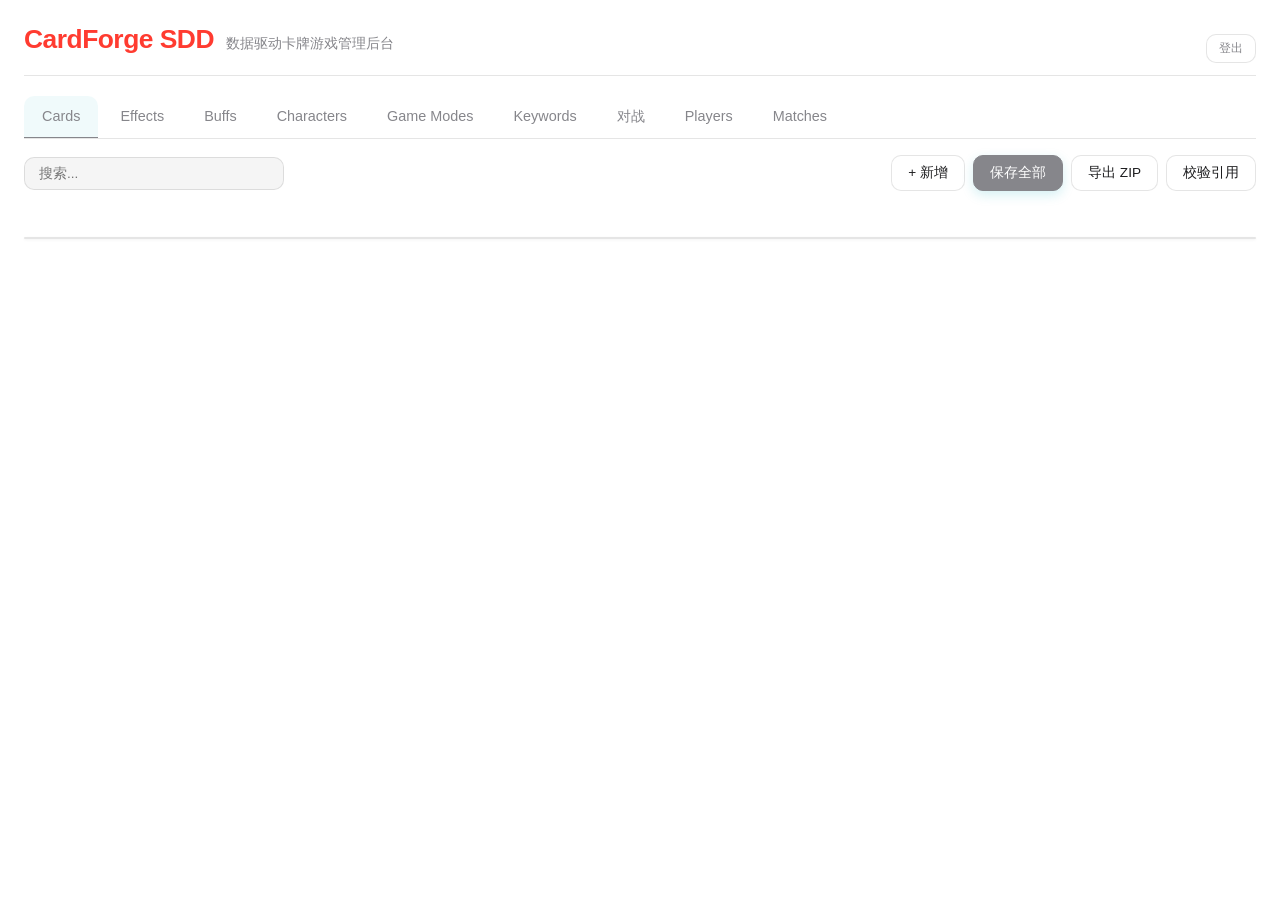
==== static/index.html @ 25787eb8 "梦核卡牌 CardForge：四角色+走回家肉鸽+对镜AI小说+黑白极简视觉 - 后端 FastAPI：6张游戏数据表CRUD、JWT认证、玩家/对局、DeepSeek叙述代理(secrets.jso" ====
<!DOCTYPE html>
<html lang="zh-CN">
<head>
<meta charset="UTF-8">
<meta name="viewport" content="width=device-width, initial-scale=1.0">
<title>CardForge SDD 管理后台</title>
<link rel="stylesheet" href="style.css">
</head>
<body>
<div id="app">
  <header>
    <h1>CardForge SDD</h1>
    <span class="subtitle">数据驱动卡牌游戏管理后台</span>
    <div id="user-bar">
      <span id="user-display"></span>
      <button id="btn-logout" class="small">登出</button>
    </div>
  </header>
  <nav id="tabs">
    <button data-table="cards" class="active">Cards</button>
    <button data-table="effects">Effects</button>
    <button data-table="buffs">Buffs</button>
    <button data-table="characters">Characters</button>
    <button data-table="game-modes">Game Modes</button>
    <button data-table="keywords">Keywords</button>
    <a href="battle.html" class="tab-link">对战</a>
    <button data-table="players" class="admin-only">Players</button>
    <button data-table="matches" class="admin-only">Matches</button>
  </nav>
  <div id="toolbar">
    <input type="text" id="search" placeholder="搜索..." />
    <div class="tb-actions">
      <button id="btn-add">+ 新增</button>
      <button id="btn-save-all" class="primary">保存全部</button>
      <button id="btn-export">导出 ZIP</button>
      <button id="btn-validate">校验引用</button>
    </div>
  </div>
  <div id="status"></div>
  <div id="table-wrap">
    <table id="data-table">
      <thead></thead>
      <tbody></tbody>
    </table>
  </div>
  <!-- Match replay viewer -->
  <div id="replay-viewer" class="hidden">
    <div class="replay-header">
      <h3 id="replay-title">对局回放</h3>
      <button id="btn-close-replay">✕</button>
    </div>
    <div id="replay-content"></div>
  </div>
  <!-- Editor panel -->
  <div id="editor-panel" class="hidden">
    <div class="editor-header">
      <h3 id="editor-title">编辑</h3>
      <button id="btn-close-editor">✕</button>
    </div>
    <div id="editor-fields"></div>
    <div class="editor-footer">
      <button id="btn-save-item" class="primary">保存条目</button>
      <button id="btn-cancel-item">取消</button>
    </div>
  </div>

  <!-- Empty state template -->
  <template id="empty-state-template">
    <tr class="empty-state-row">
      <td colspan="100%">
        <div class="empty-state">
          <div class="empty-state__icon">🔍</div>
          <div class="empty-state__title">暂无数据</div>
          <div class="empty-state__desc">当前筛选条件下没有找到记录</div>
        </div>
      </td>
    </tr>
  </template>
</div>
<div id="overlay" class="hidden"></div>
<div id="toast-container"></div>
<script src="auth.js"></script>
<script src="app.js"></script>
</body>
</html>
---- static/style.css ----
/* ============================================================
   CardForge SDD — Design System
   ============================================================ */

/* ── 1. Design Tokens ─────────────────────────────────────── */
:root {
  /* Backgrounds — OLED black */
  --bg: #000000;
  --bg2: #0b0b0b;
  --bg3: #1c1c1e;
  --bg-elevated: #161617;
  --bg-surface: #1c1c1e;

  /* Foreground */
  --fg: #f5f5f7;
  --fg-dim: #86868b;
  --fg-muted: #48484a;

  /* Accent — single red */
  --accent: #ff453a;
  --accent-hover: #ff6961;
  --accent2: #86868b;
  --accent2-hover: #aeaeb2;

  /* Semantic — monochrome */
  --success: #86868b;
  --success-bg: rgba(255,255,255,0.06);
  --warning: #86868b;
  --warning-bg: rgba(255,255,255,0.06);
  --danger: #ff453a;
  --danger-bg: rgba(255,69,58,0.10);

  /* Card type colors — neutral */
  --type-attack: #86868b;
  --type-skill: #86868b;
  --type-power: #86868b;
  --type-status: #86868b;
  --type-curse: #86868b;

  /* Rarity — neutral */
  --rarity-basic: #86868b;
  --rarity-common: #f5f5f7;
  --rarity-uncommon: #86868b;
  --rarity-rare: #86868b;
  --rarity-epic: #86868b;
  --rarity-legendary: #86868b;

  /* Elements — neutral */
  --element-fire: #86868b;
  --element-ice: #86868b;
  --element-lightning: #86868b;
  --element-dark: #86868b;
  --element-light: #f5f5f7;

  /* Border — hairlines */
  --border: rgba(255,255,255,0.10);
  --border-strong: rgba(255,255,255,0.20);
  --input-bg: rgba(255,255,255,0.06);

  /* Shadow — soft */
  --shadow-sm: 0 1px 3px rgba(0,0,0,0.4);
  --shadow-md: 0 8px 30px rgba(0,0,0,0.5);
  --shadow-glow: none;
  --shadow-glow-rose: none;

  /* Radius */
  --radius: 10px;
  --radius-lg: 14px;
  --radius-xl: 20px;
  --radius-full: 999px;

  /* Spacing */
  --space-xs: 4px;
  --space-sm: 8px;
  --space-md: 16px;
  --space-lg: 24px;
  --space-xl: 32px;

  /* Transitions — smooth, slow */
  --transition-fast: 0.2s cubic-bezier(0.4, 0, 0.2, 1);
  --transition-base: 0.35s cubic-bezier(0.4, 0, 0.2, 1);
  --transition-slow: 0.6s cubic-bezier(0.4, 0, 0.2, 1);

  /* Typography */
  --font-stack: -apple-system, BlinkMacSystemFont, "SF Pro Display", "Segoe UI", Roboto, "Noto Sans SC", "PingFang SC", "Microsoft YaHei", sans-serif;
  --font-mono: "SF Mono", "JetBrains Mono", "Fira Code", "Cascadia Code", monospace;
}

@media (prefers-color-scheme: light) {
  :root {
    --bg: #ffffff;
    --bg2: #ffffff;
    --bg3: #f5f5f7;
    --bg-elevated: #ffffff;
    --bg-surface: #f5f5f7;
    --fg: #1d1d1f;
    --fg-dim: #86868b;
    --fg-muted: #d2d2d7;
    --accent: #ff3b30;
    --accent-hover: #ff5c52;
    --accent2: #86868b;
    --accent2-hover: #6e6e73;
    --border: rgba(0,0,0,0.10);
    --border-strong: rgba(0,0,0,0.20);
    --input-bg: rgba(0,0,0,0.04);
    --success-bg: rgba(0,0,0,0.04);
    --warning-bg: rgba(0,0,0,0.04);
    --danger-bg: rgba(255,59,48,0.08);
    --shadow-sm: 0 1px 3px rgba(0,0,0,0.06);
    --shadow-md: 0 8px 30px rgba(0,0,0,0.10);
  }
}

/* ── 2. Reset & Base ────────────────────────────────────── */
* { box-sizing: border-box; margin: 0; padding: 0; }

html { scroll-behavior: smooth; }

body {
  font-family: var(--font-stack);
  background: var(--bg);
  color: var(--fg);
  line-height: 1.5;
  min-height: 100vh;
  font-size: 14px;
  -webkit-font-smoothing: antialiased;
}

button, input, select, textarea {
  font-family: inherit;
  font-size: inherit;
  color: inherit;
}

a { color: var(--accent2); text-decoration: none; }
a:hover { text-decoration: underline; }

/* ── 3. Utilities ────────────────────────────────────────── */
.hidden { display: none !important; }

.flex { display: flex; }
.flex-col { display: flex; flex-direction: column; }
.items-center { align-items: center; }
.justify-center { justify-content: center; }
.gap-4 { gap: 4px; }
.gap-8 { gap: 8px; }
.gap-12 { gap: 12px; }
.gap-16 { gap: 16px; }

.icon {
  width: 1em;
  height: 1em;
  fill: currentColor;
  vertical-align: -0.125em;
  flex-shrink: 0;
}
.icon--md { width: 1.25em; height: 1.25em; }
.icon--lg { width: 1.5em; height: 1.5em; }

/* Badges */
.badge {
  display: inline-flex;
  align-items: center;
  gap: 4px;
  padding: 2px 8px;
  border-radius: var(--radius-full);
  font-size: 0.72rem;
  font-weight: 600;
  letter-spacing: 0.3px;
  text-transform: uppercase;
  white-space: nowrap;
  border: 1px solid transparent;
}

.badge--attack { background: rgba(233, 69, 96, 0.14); color: var(--type-attack); border-color: rgba(233, 69, 96, 0.3); }
.badge--skill { background: rgba(15, 171, 189, 0.14); color: var(--type-skill); border-color: rgba(15, 171, 189, 0.3); }
.badge--power { background: rgba(241, 196, 15, 0.12); color: var(--type-power); border-color: rgba(241, 196, 15, 0.3); }
.badge--status { background: rgba(149, 165, 166, 0.12); color: var(--type-status); border-color: rgba(149, 165, 166, 0.3); }
.badge--curse { background: rgba(155, 89, 182, 0.12); color: var(--type-curse); border-color: rgba(155, 89, 182, 0.3); }

.badge--basic { background: rgba(149, 165, 166, 0.12); color: var(--rarity-basic); border-color: rgba(149, 165, 166, 0.3); }
.badge--common { background: rgba(236, 240, 241, 0.08); color: var(--rarity-common); border-color: rgba(236, 240, 241, 0.2); }
.badge--uncommon { background: rgba(46, 204, 113, 0.1); color: var(--rarity-uncommon); border-color: rgba(46, 204, 113, 0.25); }
.badge--rare { background: rgba(52, 152, 219, 0.12); color: var(--rarity-rare); border-color: rgba(52, 152, 219, 0.25); }
.badge--epic { background: rgba(155, 89, 182, 0.12); color: var(--rarity-epic); border-color: rgba(155, 89, 182, 0.25); }
.badge--legendary { background: rgba(230, 126, 34, 0.12); color: var(--rarity-legendary); border-color: rgba(230, 126, 34, 0.25); }

.badge--fire { background: rgba(231, 76, 60, 0.12); color: var(--element-fire); }
.badge--ice { background: rgba(52, 152, 219, 0.12); color: var(--element-ice); }
.badge--lightning { background: rgba(241, 196, 15, 0.12); color: var(--element-lightning); }
.badge--dark { background: rgba(155, 89, 182, 0.12); color: var(--element-dark); }
.badge--light { background: rgba(236, 240, 241, 0.08); color: var(--element-light); }

.badge--admin { background: rgba(241, 196, 15, 0.12); color: var(--type-power); }
.badge--player { background: rgba(15, 171, 189, 0.12); color: var(--accent2); }

/* Empty state */
.empty-state {
  display: flex;
  flex-direction: column;
  align-items: center;
  justify-content: center;
  padding: 48px 24px;
  color: var(--fg-dim);
  text-align: center;
}
.empty-state__icon {
  font-size: 2.5rem;
  margin-bottom: 12px;
  opacity: 0.5;
}
.empty-state__title {
  font-size: 1rem;
  font-weight: 600;
  color: var(--fg);
  margin-bottom: 4px;
}
.empty-state__desc {
  font-size: 0.85rem;
}

/* Skeleton */
.skeleton {
  background: linear-gradient(90deg, var(--bg-surface) 25%, var(--bg-elevated) 50%, var(--bg-surface) 75%);
  background-size: 200% 100%;
  border-radius: var(--radius);
  animation: skeleton-shimmer 1.2s infinite;
  color: transparent !important;
  user-select: none;
}
.skeleton-text { height: 1em; margin-bottom: 0.5em; }
.skeleton-circle { border-radius: var(--radius-full); }

/* Toasts */
#toast-container {
  position: fixed;
  top: 16px;
  right: 16px;
  z-index: 500;
  display: flex;
  flex-direction: column;
  gap: 8px;
  pointer-events: none;
}
.toast {
  pointer-events: auto;
  min-width: 260px;
  max-width: 360px;
  padding: 12px 16px;
  border-radius: var(--radius);
  background: var(--bg2);
  border: 1px solid var(--border);
  box-shadow: var(--shadow-md);
  display: flex;
  align-items: flex-start;
  gap: 10px;
  font-size: 0.85rem;
  animation: toast-in 0.3s ease;
}
.toast.toast--exit { animation: toast-out 0.25s ease forwards; }
.toast--success { border-left: 3px solid var(--success); background: linear-gradient(90deg, var(--success-bg), var(--bg2)); }
.toast--error { border-left: 3px solid var(--danger); background: linear-gradient(90deg, var(--danger-bg), var(--bg2)); }
.toast--warn { border-left: 3px solid var(--warning); background: linear-gradient(90deg, var(--warning-bg), var(--bg2)); }
.toast__icon { font-size: 1.1rem; flex-shrink: 0; margin-top: 1px; }
.toast__message { flex: 1; line-height: 1.4; }

/* Validation */
.field--error input,
.field--error select,
.field--error textarea {
  border-color: var(--danger) !important;
  box-shadow: 0 0 0 2px rgba(231, 76, 60, 0.15) !important;
}
.field__error {
  color: var(--danger);
  font-size: 0.72rem;
  margin-top: 4px;
  display: flex;
  align-items: center;
  gap: 4px;
}

/* ── 4. Layout ───────────────────────────────────────────── */
#app {
  max-width: 1400px;
  margin: 0 auto;
  padding: 20px 24px;
}

header {
  display: flex;
  align-items: baseline;
  gap: 12px;
  margin-bottom: 20px;
  padding-bottom: 12px;
  border-bottom: 1px solid var(--border);
}
header h1 {
  font-size: 1.65rem;
  font-weight: 700;
  color: var(--accent);
  letter-spacing: -0.5px;
}
header .subtitle {
  font-size: 0.85rem;
  color: var(--fg-dim);
  flex: 1;
}
#user-bar {
  display: flex;
  align-items: center;
  gap: 10px;
  font-size: 0.82rem;
  color: var(--fg-dim);
}
#user-bar button {
  background: var(--bg2);
  border: 1px solid var(--border);
  color: var(--fg-dim);
  padding: 5px 12px;
  font-size: 0.75rem;
  border-radius: var(--radius);
}
#user-bar button:hover {
  background: var(--bg3);
  color: var(--fg);
}

/* ── 5. Navigation ───────────────────────────────────────── */
#tabs {
  display: flex;
  gap: 4px;
  margin-bottom: 16px;
  border-bottom: 1px solid var(--border);
  overflow-x: auto;
  scrollbar-width: none;
}
#tabs::-webkit-scrollbar { display: none; }
#tabs button, #tabs .tab-link {
  background: none;
  border: none;
  color: var(--fg-dim);
  padding: 10px 18px;
  cursor: pointer;
  font-size: 0.9rem;
  font-weight: 500;
  border-bottom: 2px solid transparent;
  margin-bottom: -1px;
  text-decoration: none;
  display: inline-flex;
  align-items: center;
  gap: 6px;
  transition: color var(--transition-fast), border-color var(--transition-fast), background var(--transition-fast);
  white-space: nowrap;
  border-radius: var(--radius) var(--radius) 0 0;
}
#tabs button:hover, #tabs .tab-link:hover {
  color: var(--fg);
  background: rgba(255, 255, 255, 0.03);
}
#tabs button.active {
  color: var(--accent2);
  border-bottom-color: var(--accent2);
  background: rgba(15, 171, 189, 0.06);
}
#tabs .tab-link {
  color: var(--accent2);
}

/* ── 6. Data Display ─────────────────────────────────────── */
#toolbar {
  display: flex;
  gap: 12px;
  align-items: center;
  margin-bottom: 16px;
  flex-wrap: wrap;
}
#search {
  background: var(--input-bg);
  border: 1px solid var(--border);
  color: var(--fg);
  padding: 8px 14px;
  border-radius: var(--radius);
  width: 260px;
  font-size: 0.85rem;
  outline: none;
  transition: border-color var(--transition-fast), box-shadow var(--transition-fast);
}
#search:focus {
  border-color: var(--accent2);
  box-shadow: 0 0 0 3px rgba(15, 171, 189, 0.12);
}
.tb-actions {
  display: flex;
  gap: 8px;
  margin-left: auto;
}

/* Buttons */
button {
  cursor: pointer;
  font-size: 0.85rem;
  font-weight: 500;
  padding: 8px 16px;
  border-radius: var(--radius);
  border: 1px solid var(--border);
  background: var(--bg2);
  color: var(--fg);
  transition: background var(--transition-fast), border-color var(--transition-fast), transform var(--transition-fast), box-shadow var(--transition-fast);
}
button:hover { background: var(--bg3); }
button:active { transform: scale(0.97); }
button:disabled { opacity: 0.5; cursor: not-allowed; transform: none !important; }
button.primary {
  background: var(--accent2);
  border-color: var(--accent2);
  color: #fff;
  box-shadow: 0 4px 12px rgba(15, 171, 189, 0.18);
}
button.primary:hover { background: var(--accent2-hover); border-color: var(--accent2-hover); }
button.danger { color: var(--danger); border-color: rgba(231, 76, 60, 0.4); }
button.danger:hover { background: var(--danger); color: #fff; border-color: var(--danger); }
button.small { padding: 4px 10px; font-size: 0.75rem; }

/* Status */
#status { margin-bottom: 8px; min-height: 22px; font-size: 0.82rem; }
#status.success { color: var(--success); }
#status.error { color: var(--danger); }
#status.warn { color: var(--warning); }

/* Table */
#table-wrap {
  background: var(--bg2);
  border: 1px solid var(--border);
  border-radius: var(--radius-lg);
  overflow: auto;
  max-height: calc(100vh - 280px);
  box-shadow: var(--shadow-sm);
}
#data-table {
  width: 100%;
  border-collapse: separate;
  border-spacing: 0;
  font-size: 0.85rem;
}
#data-table th {
  position: sticky;
  top: 0;
  background: var(--bg3);
  text-align: left;
  padding: 10px 14px;
  font-weight: 600;
  white-space: nowrap;
  z-index: 1;
  color: var(--fg);
  border-bottom: 1px solid var(--border);
  font-variant-numeric: tabular-nums;
}
#data-table td {
  padding: 10px 14px;
  border-bottom: 1px solid var(--border);
  white-space: nowrap;
  max-width: 320px;
  overflow: hidden;
  text-overflow: ellipsis;
  transition: background var(--transition-fast);
}
#data-table tbody tr {
  transition: background var(--transition-fast);
}
#data-table tbody tr:hover {
  background: rgba(15, 171, 189, 0.05);
}
#data-table tbody tr.selected {
  background: rgba(15, 171, 189, 0.12);
}
#data-table tbody tr:last-child td { border-bottom: none; }
#data-table .actions {
  display: flex;
  gap: 6px;
  opacity: 0;
  transition: opacity var(--transition-fast);
}
#data-table tbody tr:hover .actions { opacity: 1; }
#data-table .actions button {
  padding: 3px 8px;
  font-size: 0.72rem;
}

/* Sort indicators */
#data-table th.sortable { cursor: pointer; }
#data-table th.sortable::after {
  content: "⇅";
  margin-left: 6px;
  font-size: 0.7rem;
  color: var(--fg-muted);
  opacity: 0.5;
}
#data-table th.sortable:hover::after { opacity: 1; }

/* Editor panel */
#editor-panel {
  position: fixed;
  top: 0;
  right: 0;
  width: 560px;
  max-width: 95vw;
  height: 100vh;
  background: var(--bg2);
  border-left: 1px solid var(--border-strong);
  z-index: 100;
  display: flex;
  flex-direction: column;
  box-shadow: -8px 0 40px rgba(0, 0, 0, 0.45);
  transform: translateX(100%);
  transition: transform var(--transition-base), opacity var(--transition-base);
  opacity: 0;
}
#editor-panel.hidden { transform: translateX(100%); opacity: 0; }
#editor-panel:not(.hidden) { transform: translateX(0); opacity: 1; }
.editor-header {
  display: flex;
  justify-content: space-between;
  align-items: center;
  padding: 16px 20px;
  border-bottom: 1px solid var(--border);
  background: var(--bg-elevated);
}
.editor-header h3 { font-size: 1.05rem; color: var(--accent2); font-weight: 600; }
#btn-close-editor {
  background: none;
  border: none;
  color: var(--fg-dim);
  font-size: 1.2rem;
  padding: 4px 8px;
  border-radius: var(--radius);
}
#btn-close-editor:hover { color: var(--danger); background: var(--danger-bg); }
#editor-fields {
  flex: 1;
  overflow-y: auto;
  padding: 20px;
}
.editor-footer {
  padding: 14px 20px;
  border-top: 1px solid var(--border);
  display: flex;
  gap: 10px;
  justify-content: flex-end;
  background: var(--bg-elevated);
}

/* Form fields */
.field {
  margin-bottom: 14px;
}
.field label {
  display: block;
  font-size: 0.72rem;
  color: var(--fg-dim);
  margin-bottom: 5px;
  text-transform: uppercase;
  letter-spacing: 0.6px;
  font-weight: 600;
}
.field input, .field select, .field textarea {
  width: 100%;
  background: var(--input-bg);
  border: 1px solid var(--border);
  color: var(--fg);
  padding: 8px 12px;
  border-radius: var(--radius);
  font-size: 0.88rem;
  outline: none;
  transition: border-color var(--transition-fast), box-shadow var(--transition-fast);
}
.field input:focus, .field select:focus, .field textarea:focus {
  border-color: var(--accent2);
  box-shadow: 0 0 0 3px rgba(15, 171, 189, 0.1);
}
.field textarea {
  min-height: 70px;
  resize: vertical;
  font-family: var(--font-mono);
  font-size: 0.8rem;
  line-height: 1.4;
}
.field input[type="checkbox"] {
  width: auto;
  margin-right: 8px;
  accent-color: var(--accent2);
}
.field .checkbox-label {
  display: inline;
  text-transform: none;
  color: var(--fg);
  font-size: 0.88rem;
  font-weight: 400;
}

/* Sub-editor for arrays of objects */
.sub-list {
  border: 1px solid var(--border);
  border-radius: var(--radius);
  overflow: hidden;
  margin-top: 6px;
}
.sub-item {
  display: flex;
  align-items: center;
  gap: 8px;
  padding: 8px 12px;
  border-bottom: 1px solid var(--border);
  background: var(--input-bg);
}
.sub-item:last-child { border-bottom: none; }
.sub-item span {
  flex: 1;
  font-size: 0.8rem;
  overflow: hidden;
  text-overflow: ellipsis;
  white-space: nowrap;
}
.sub-item button { flex-shrink: 0; }
.sub-add {
  padding: 8px 12px;
  border-top: 1px solid var(--border);
}

/* JSON textarea fallback */
.field .hint {
  font-size: 0.72rem;
  color: var(--fg-dim);
  margin-top: 4px;
}

/* Overlay */
#overlay {
  position: fixed;
  inset: 0;
  background: rgba(0, 0, 0, 0.55);
  z-index: 99;
  opacity: 0;
  transition: opacity var(--transition-base);
  pointer-events: none;
}
#overlay:not(.hidden) { opacity: 1; pointer-events: auto; }
#overlay.hidden { opacity: 0; pointer-events: none; }

/* JSON badge */
.json-badge {
  background: var(--bg3);
  color: var(--fg-dim);
  font-size: 0.65rem;
  padding: 2px 6px;
  border-radius: 3px;
  margin-left: 4px;
  font-family: var(--font-mono);
}

/* Admin-only tabs (hidden by default, shown by JS) */
.admin-only { display: none; }

/* Replay viewer */
#replay-viewer {
  position: fixed;
  top: 0;
  right: 0;
  width: 720px;
  max-width: 95vw;
  height: 100vh;
  background: var(--bg2);
  border-left: 1px solid var(--border-strong);
  z-index: 101;
  display: flex;
  flex-direction: column;
  box-shadow: -8px 0 40px rgba(0, 0, 0, 0.45);
  transform: translateX(100%);
  transition: transform var(--transition-base), opacity var(--transition-base);
  opacity: 0;
}
#replay-viewer.hidden { transform: translateX(100%); opacity: 0; }
#replay-viewer:not(.hidden) { transform: translateX(0); opacity: 1; }
.replay-header {
  display: flex;
  justify-content: space-between;
  align-items: center;
  padding: 16px 20px;
  border-bottom: 1px solid var(--border);
  background: var(--bg-elevated);
}
.replay-header h3 { font-size: 1.05rem; color: var(--accent2); font-weight: 600; }
#btn-close-replay {
  background: none;
  border: none;
  color: var(--fg-dim);
  font-size: 1.2rem;
  padding: 4px 8px;
  border-radius: var(--radius);
  cursor: pointer;
}
#btn-close-replay:hover { color: var(--danger); background: var(--danger-bg); }
#replay-content {
  flex: 1;
  overflow-y: auto;
  padding: 20px;
}
.replay-summary {
  display: flex;
  flex-wrap: wrap;
  gap: 12px;
  padding: 12px 16px;
  background: var(--bg-elevated);
  border-radius: var(--radius-lg);
  margin-bottom: 20px;
  font-size: 0.85rem;
  border: 1px solid var(--border);
}
.replay-summary span { white-space: nowrap; }
.replay-timeline { display: flex; flex-direction: column; gap: 16px; }
.turn-block {
  border: 1px solid var(--border);
  border-radius: var(--radius-lg);
  overflow: hidden;
  position: relative;
}
.turn-block::before {
  content: "";
  position: absolute;
  left: 20px;
  top: 42px;
  bottom: 16px;
  width: 2px;
  background: var(--border);
  z-index: 0;
}
.turn-header {
  background: var(--bg3);
  padding: 10px 16px;
  font-weight: 600;
  font-size: 0.88rem;
  position: relative;
  z-index: 1;
}
.turn-action {
  padding: 8px 16px 8px 40px;
  border-bottom: 1px solid rgba(42, 42, 74, 0.5);
  font-size: 0.82rem;
  display: flex;
  flex-wrap: wrap;
  align-items: center;
  gap: 8px;
  position: relative;
  z-index: 1;
}
.turn-action::before {
  content: "";
  position: absolute;
  left: 16px;
  top: 50%;
  transform: translateY(-50%);
  width: 8px;
  height: 8px;
  border-radius: 50%;
  background: var(--accent2);
  border: 2px solid var(--bg2);
}
.action-icon { font-size: 1rem; color: var(--accent2); }
.turn-buff-trigger {
  padding: 8px 16px 8px 40px;
  font-size: 0.8rem;
  color: var(--warning);
  border-bottom: 1px solid rgba(42, 42, 74, 0.5);
  position: relative;
  z-index: 1;
}
.turn-buff-trigger::before {
  content: "";
  position: absolute;
  left: 16px;
  top: 50%;
  transform: translateY(-50%);
  width: 8px;
  height: 8px;
  border-radius: 50%;
  background: var(--warning);
  border: 2px solid var(--bg2);
}
.turn-endstate {
  padding: 10px 16px;
  font-size: 0.8rem;
  color: var(--fg-dim);
  background: rgba(0, 0, 0, 0.18);
}
.endstate-player { padding: 3px 0; }
.hp-loss { color: var(--danger); font-weight: 600; margin-left: 6px; }
.hp-gain { color: var(--success); font-weight: 600; margin-left: 6px; }
.block-gain { color: var(--accent2); font-weight: 600; margin-left: 6px; }
.buff-icon { color: var(--warning); }

/* ── 7. Login Page ───────────────────────────────────────── */
.page-login {
  min-height: 100vh;
  display: flex;
  align-items: center;
  justify-content: center;
  padding: 24px;
  background:
    radial-gradient(circle at 20% 30%, rgba(15, 171, 189, 0.12) 0%, transparent 40%),
    radial-gradient(circle at 80% 70%, rgba(233, 69, 96, 0.1) 0%, transparent 40%),
    var(--bg);
}
.login-card {
  background: var(--bg2);
  border: 1px solid var(--border-strong);
  border-radius: var(--radius-xl);
  padding: 44px;
  width: 100%;
  max-width: 380px;
  text-align: center;
  box-shadow: var(--shadow-md);
  animation: fade-up 0.5s ease;
}
.login-card__brand {
  width: 56px;
  height: 56px;
  margin: 0 auto 16px;
  background: linear-gradient(135deg, var(--accent2), var(--accent));
  border-radius: var(--radius-lg);
  display: flex;
  align-items: center;
  justify-content: center;
  box-shadow: 0 8px 24px rgba(233, 69, 96, 0.25);
}
.login-card__brand svg {
  width: 28px;
  height: 28px;
  fill: #fff;
}
.login-card h1 {
  color: var(--fg);
  margin-bottom: 4px;
  font-size: 1.6rem;
  font-weight: 700;
}
.login-card .subtitle {
  color: var(--fg-dim);
  font-size: 0.85rem;
  margin-bottom: 32px;
}
.login-card .field {
  margin-bottom: 18px;
  text-align: left;
}
.login-card .field label {
  display: block;
  font-size: 0.72rem;
  color: var(--fg-dim);
  margin-bottom: 6px;
  text-transform: uppercase;
  letter-spacing: 0.6px;
  font-weight: 600;
}
.login-card .field input {
  width: 100%;
  background: var(--input-bg);
  border: 1px solid var(--border);
  color: var(--fg);
  padding: 12px 14px;
  border-radius: var(--radius);
  font-size: 0.95rem;
  outline: none;
  transition: border-color var(--transition-fast), box-shadow var(--transition-fast);
}
.login-card .field input:focus {
  border-color: var(--accent2);
  box-shadow: 0 0 0 3px rgba(15, 171, 189, 0.12);
}
.login-card button {
  width: 100%;
  padding: 12px;
  font-size: 0.95rem;
  margin-top: 8px;
}
.login-card button[aria-busy="true"] {
  position: relative;
  color: transparent;
}
.login-card button[aria-busy="true"]::after {
  content: "";
  position: absolute;
  inset: 0;
  margin: auto;
  width: 18px;
  height: 18px;
  border: 2px solid rgba(255,255,255,0.3);
  border-top-color: #fff;
  border-radius: 50%;
  animation: spin 0.8s linear infinite;
}
#error {
  color: var(--danger);
  font-size: 0.82rem;
  margin-top: 14px;
  min-height: 20px;
  display: flex;
  align-items: center;
  justify-content: center;
  gap: 6px;
}
.auth-switch {
  margin-top: 18px;
  font-size: 0.82rem;
  color: var(--fg-dim);
}
.auth-switch a {
  color: var(--accent2);
  margin-left: 4px;
  font-weight: 500;
}
.auth-switch a:hover { text-decoration: underline; }

/* ── 8. Battle Page ──────────────────────────────────────── */
#battle-app {
  max-width: 1240px;
  margin: 0 auto;
  padding: 28px 32px 48px;
  min-height: 100vh;
  display: flex;
  flex-direction: column;
  gap: 20px;
  background: transparent;
}
#battle-app header {
  display: flex;
  align-items: baseline;
  gap: 16px;
  border-bottom: 1px solid var(--border);
  padding-bottom: 16px;
  flex-wrap: wrap;
}
#battle-app header h1 {
  color: var(--fg);
  font-weight: 600;
  letter-spacing: -0.02em;
  text-transform: none;
  font-size: 1.5rem;
}
#battle-app header .subtitle {
  color: var(--fg-dim);
  font-size: 0.7rem;
  letter-spacing: 0.18em;
  text-transform: uppercase;
  font-weight: 500;
}
.link-subtle {
  margin-left: auto;
  color: var(--fg-dim);
  font-size: 0.7rem;
  letter-spacing: 0.12em;
  text-transform: uppercase;
  transition: color var(--transition-fast);
}
.link-subtle:hover { color: var(--accent); text-decoration: none; }

#select-screen {
  text-align: center;
  padding: 72px 0;
  animation: fade-up 0.6s cubic-bezier(0.4, 0, 0.2, 1);
}
#select-screen h2 {
  margin-bottom: 48px;
  color: var(--fg);
  font-size: 2.2rem;
  font-weight: 200;
  letter-spacing: -0.02em;
}
#char-select {
  display: flex;
  gap: 32px;
  justify-content: center;
  margin-bottom: 48px;
  flex-wrap: wrap;
}

.char-card {
  background: var(--bg2);
  border: 1px solid var(--border);
  border-radius: var(--radius-xl);
  padding: 36px 40px;
  cursor: pointer;
  transition: transform var(--transition-base), border-color var(--transition-base), box-shadow var(--transition-base);
  min-width: 200px;
  text-align: center;
  position: relative;
  overflow: hidden;
}
.char-card::before { content: none; }
.char-card:hover {
  border-color: var(--border-strong);
  transform: translateY(-4px);
  box-shadow: var(--shadow-md);
}
.char-card.selected {
  border-color: var(--accent);
  box-shadow: 0 0 0 1px var(--accent), var(--shadow-md);
}
.char-card.selected::before { content: none; }
.char-avatar {
  width: 88px;
  height: 88px;
  margin: 0 auto 18px;
  border-radius: 50%;
  display: flex;
  align-items: center;
  justify-content: center;
  background: var(--bg3);
  border: 1px solid var(--border-strong);
  position: relative;
  z-index: 1;
}
.char-avatar svg {
  width: 44px;
  height: 44px;
  fill: var(--fg);
}
.char-card.selected .char-avatar {
  border-color: var(--accent);
  box-shadow: none;
}
.char-name { font-size: 1.25rem; font-weight: 300; margin-bottom: 8px; position: relative; z-index: 1; letter-spacing: -0.01em; }
.char-hp { color: var(--fg-dim); font-size: 0.82rem; font-weight: 500; position: relative; z-index: 1; font-family: var(--font-mono); }
.char-deck { color: var(--fg-muted); font-size: 0.72rem; position: relative; z-index: 1; letter-spacing: 0.1em; text-transform: uppercase; }

#btn-start { font-size: 0.9rem; padding: 14px 40px; border-radius: var(--radius-full); font-weight: 500; letter-spacing: 0.05em; }
#btn-start:disabled { opacity: 0.35; cursor: not-allowed; }

#battle-screen {
  flex: 1;
  display: flex;
  flex-direction: column;
  gap: 10px;
  animation: fade-in 0.4s ease;
}

/* Battle grid: main column + log sidebar */
.battle-grid {
  flex: 1;
  display: grid;
  grid-template-columns: 1fr 250px;
  gap: 14px;
  min-height: 0;
}
.battle-main {
  display: flex;
  flex-direction: column;
  gap: 10px;
  min-width: 0;
}
.battle-sidebar {
  display: flex;
  flex-direction: column;
  gap: 8px;
  min-height: 0;
}
.sidebar-label {
  font-size: 0.62rem;
  font-weight: 500;
  letter-spacing: 0.28em;
  color: var(--fg-dim);
  padding: 4px 2px;
  text-transform: uppercase;
}

/* Hero panels — hairline, whitespace */
.battle-hero {
  position: relative;
  background: var(--bg2);
  border: 1px solid var(--border);
  border-radius: var(--radius-lg);
  padding: 22px 26px 18px;
  transition: border-color var(--transition-base), box-shadow var(--transition-base);
}
.battle-hero.enemy { }
.battle-hero.player-hero { }
.battle-hero.active-turn { border-color: var(--accent); box-shadow: 0 0 0 1px var(--accent), var(--shadow-sm); }
.battle-hero.player-hero.active-turn { box-shadow: 0 0 0 1px var(--accent), var(--shadow-sm); }
.battle-hero.enemy.active-turn { box-shadow: 0 0 0 1px var(--accent), var(--shadow-sm); }

/* Intent row (enemy) */
.intent-row {
  display: flex;
  gap: 6px;
  min-height: 26px;
  margin-bottom: 8px;
  align-items: center;
  flex-wrap: wrap;
}
.intent-tile {
  display: inline-flex;
  align-items: center;
  gap: 5px;
  padding: 4px 10px;
  font-size: 0.72rem;
  font-weight: 500;
  letter-spacing: 0.04em;
  color: var(--fg);
  font-family: var(--font-mono);
  border-radius: var(--radius-full);
  border: 1px solid var(--border-strong);
}
.intent-tile svg { width: 12px; height: 12px; fill: currentColor; }
.intent-tile--attack { color: var(--accent); border-color: var(--accent); }
.intent-tile--block { color: var(--fg-dim); border-color: var(--border-strong); }
.intent-tile--buff { color: var(--fg-dim); border-color: var(--border-strong); }
.intent-empty {
  font-size: 0.66rem;
  color: var(--fg-muted);
  letter-spacing: 2px;
  text-transform: uppercase;
}

.battle-hero .hero-info {
  display: flex;
  align-items: center;
  gap: 18px;
}
.hero-portrait {
  width: 52px;
  height: 52px;
  background: var(--bg3);
  border: 1px solid var(--border-strong);
  display: flex;
  align-items: center;
  justify-content: center;
  flex-shrink: 0;
  border-radius: 50%;
}
.enemy-portrait { }
.enemy-portrait svg { fill: var(--fg); }
.player-portrait { }
.player-portrait svg { fill: var(--fg); }
.hero-portrait svg { width: 26px; height: 26px; }
.hero-name {
  font-weight: 300;
  font-size: 1.5rem;
  text-transform: none;
  letter-spacing: -0.02em;
  min-width: 80px;
  line-height: 1.1;
}
.hero-hp {
  font-size: 0.66rem;
  font-weight: 500;
  color: var(--fg-dim);
  font-variant-numeric: tabular-nums;
  font-family: var(--font-mono);
  letter-spacing: 0.12em;
  text-transform: uppercase;
}

.hp-bar-wrap {
  flex: 1;
  display: flex;
  flex-direction: column;
  gap: 6px;
  min-width: 0;
}
.hp-bar {
  height: 3px;
  background: var(--bg3);
  border: none;
  overflow: hidden;
  border-radius: var(--radius-full);
}
.hp-fill {
  height: 100%;
  background: var(--fg);
  transition: width var(--transition-slow);
  border-radius: var(--radius-full);
}

.hero-stats {
  display: flex;
  gap: 18px;
  font-size: 0.7rem;
  align-items: center;
  flex-wrap: wrap;
  padding-left: 70px;
  margin-top: 12px;
}
.hero-stats .stat {
  display: inline-flex;
  align-items: center;
  gap: 5px;
  color: var(--fg-dim);
  font-weight: 500;
  font-variant-numeric: tabular-nums;
  font-family: var(--font-mono);
  letter-spacing: 0.04em;
}
.hero-stats .stat svg { width: 12px; height: 12px; fill: currentColor; }
.hero-stats .stat--block { color: var(--fg-dim); }
.hero-stats .stat--mana { color: var(--fg-dim); }
.buff-tag {
  display: inline-flex;
  align-items: center;
  gap: 4px;
  background: transparent;
  color: var(--fg-dim);
  font-size: 0.62rem;
  padding: 2px 8px;
  margin-left: 2px;
  border: 1px solid var(--border-strong);
  font-weight: 500;
  text-transform: uppercase;
  letter-spacing: 0.08em;
  font-family: var(--font-mono);
  border-radius: var(--radius-full);
}
.buff-tag svg { width: 9px; height: 9px; fill: currentColor; }
.buff-tag.debuff { color: var(--accent); border-color: var(--accent); }

.deck-counts {
  display: flex;
  gap: 18px;
  font-size: 0.62rem;
  color: var(--fg-muted);
  padding: 6px 0 0 70px;
  letter-spacing: 0.14em;
  text-transform: uppercase;
  font-weight: 500;
}
.deck-counts b { color: var(--fg-dim); font-weight: 600; font-family: var(--font-mono); }

/* Hover damage/block preview badge */
.preview-badge {
  position: absolute;
  top: 14px;
  right: 18px;
  font-size: 0.78rem;
  font-weight: 500;
  font-family: var(--font-mono);
  padding: 3px 10px;
  background: transparent;
  color: var(--accent);
  border: 1px solid var(--accent);
  opacity: 0;
  transition: opacity 0.15s;
  pointer-events: none;
  z-index: 5;
  letter-spacing: 0.04em;
  border-radius: var(--radius-full);
}
.preview-badge.show { opacity: 1; }
.preview-badge--block { color: var(--fg-dim); border-color: var(--border-strong); }
.preview-badge--heal { color: var(--fg-dim); border-color: var(--border-strong); }

/* VS divider — single hairline */
.vs-divider {
  height: 1px;
  background: var(--border);
  margin: 4px 0;
}

/* Turn indicator */
.turn-indicator {
  text-align: center;
  font-size: 0.64rem;
  font-weight: 500;
  letter-spacing: 0.32em;
  text-transform: uppercase;
  color: var(--fg-dim);
  padding: 6px 0;
}
.turn-indicator::before { content: "● "; color: var(--accent); font-size: 0.5em; vertical-align: 2px; }

/* Player hand */
#player-hand {
  display: flex;
  gap: 14px;
  justify-content: center;
  padding: 28px 0 10px;
  flex-wrap: wrap;
  min-height: 160px;
}
.card {
  background: var(--bg2);
  border: 1px solid var(--border);
  padding: 14px 14px 12px;
  width: 148px;
  min-height: 188px;
  cursor: pointer;
  transition: transform var(--transition-base), box-shadow var(--transition-base), border-color var(--transition-base);
  position: relative;
  display: flex;
  flex-direction: column;
  border-radius: var(--radius-lg);
  animation: card-in 0.4s cubic-bezier(0.4, 0, 0.2, 1) backwards;
  user-select: none;
}
.card--attack { }
.card--skill { }
.card--power { }
.card--status { }
.card--curse { }
.card.playable:hover {
  border-color: var(--border-strong);
  transform: translateY(-8px);
  box-shadow: var(--shadow-md);
}
.card.playable.dragging {
  opacity: 0.3;
  transform: none;
  box-shadow: none;
}
.card.playable.dragging:hover,
.card.playable.dragging:hover {
  transform: none;
  box-shadow: none;
}
.card.unplayable {
  opacity: 0.32;
  cursor: not-allowed;
}
.card-cost {
  position: absolute;
  top: 10px;
  left: 12px;
  width: 30px;
  height: 30px;
  background: transparent;
  border: 1px solid var(--fg);
  display: flex;
  align-items: center;
  justify-content: center;
  font-size: 0.92rem;
  font-weight: 300;
  color: var(--fg);
  font-family: var(--font-mono);
  border-radius: 50%;
}
.card-cost svg { display: none; }
.card-cost span { position: relative; z-index: 1; }
.card-name {
  font-weight: 400;
  font-size: 0.92rem;
  margin: 42px 0 2px;
  color: var(--fg);
  text-transform: none;
  letter-spacing: -0.01em;
  line-height: 1.2;
}
.card-type {
  font-size: 0.56rem;
  color: var(--fg-muted);
  text-transform: uppercase;
  letter-spacing: 0.2em;
  font-weight: 500;
}
.card-art {
  flex: 1;
  margin: 12px 0;
  background: var(--bg3);
  border: none;
  display: flex;
  align-items: center;
  justify-content: center;
  min-height: 52px;
  border-radius: var(--radius);
  position: relative;
  opacity: 0.9;
}
.card-art::before { content: none; }
.card-art svg.geo-art {
  width: 34px;
  height: 34px;
  fill: currentColor;
  opacity: 0.7;
  position: relative;
  z-index: 1;
}
.card--attack .card-art { color: var(--fg-dim); }
.card--skill .card-art { color: var(--fg-dim); }
.card--power .card-art { color: var(--fg-dim); }
.card--status .card-art { color: var(--fg-dim); }
.card--curse .card-art { color: var(--fg-dim); }
.card-desc {
  font-size: 0.66rem;
  color: var(--fg-dim);
  line-height: 1.45;
  margin-top: auto;
  font-family: var(--font-mono);
  white-space: pre-line;
  letter-spacing: 0.02em;
}

/* Battle log (sidebar) */
#battle-log {
  flex: 1;
  background: transparent;
  border: 1px solid var(--border);
  overflow-y: auto;
  padding: 12px 14px;
  scrollbar-width: thin;
  scrollbar-color: var(--bg3) transparent;
  min-height: 0;
  border-radius: var(--radius-lg);
}
#battle-log::-webkit-scrollbar { width: 4px; }
#battle-log::-webkit-scrollbar-thumb { background: var(--bg3); border-radius: 2px; }
#log-entries { font-size: 0.7rem; display: flex; flex-direction: column; gap: 4px; }
.log-line {
  padding: 2px 0;
  background: transparent;
  color: var(--fg-dim);
  border-left: none;
  animation: log-in 0.25s ease;
  font-family: var(--font-mono);
  line-height: 1.4;
  letter-spacing: 0.01em;
}
.log-line--damage { color: var(--accent); }
.log-line--heal { color: var(--fg-dim); }
.log-line--block { color: var(--fg-dim); }
.log-line--buff { color: var(--fg-dim); }
.log-line--turn { color: var(--fg); font-weight: 500; }
.log-line--novel {
  color: var(--fg);
  font-family: var(--font-stack);
  font-size: 0.86rem;
  font-weight: 300;
  line-height: 1.8;
  letter-spacing: 0.01em;
  padding: 4px 0;
  border-left: none;
  animation: fade-up 0.5s cubic-bezier(0.4, 0, 0.2, 1);
}
.log-line--novel + .log-line--novel { margin-top: 2px; }
.log-line--pending {
  color: var(--fg-muted);
  font-style: italic;
  animation: pulse 1.4s ease-in-out infinite;
}

/* Battle actions */
#battle-actions {
  display: flex;
  gap: 12px;
  justify-content: center;
  padding: 14px 0 0;
}
#btn-end-turn {
  font-size: 0.82rem;
  padding: 13px 36px;
  font-weight: 500;
  letter-spacing: 0.08em;
  text-transform: uppercase;
  border-radius: var(--radius-full);
}
#btn-end-turn:disabled { opacity: 0.3; cursor: not-allowed; }
#btn-forfeit {
  font-size: 0.72rem;
  padding: 13px 22px;
  letter-spacing: 0.1em;
  text-transform: uppercase;
  border-radius: var(--radius-full);
  background: transparent;
  color: var(--fg-dim);
  border: 1px solid var(--border-strong);
}

/* Drag-over highlight on drop zones */
.battle-hero.drop-active {
  outline: 1px solid var(--accent);
  outline-offset: -3px;
}
.battle-hero.enemy.drop-active { outline-color: var(--accent); }

/* Floating combat text */
.float-text {
  position: fixed;
  font-weight: 200;
  font-size: 1.8rem;
  pointer-events: none;
  z-index: 1000;
  animation: float-up 1.1s cubic-bezier(0.4, 0, 0.2, 1) forwards;
  font-family: var(--font-stack);
  letter-spacing: -0.02em;
}
.float-text--damage { color: var(--accent); }
.float-text--heal { color: var(--fg-dim); }
.float-text--block { color: var(--fg-dim); }

/* Result overlay */
#result-overlay {
  position: fixed;
  inset: 0;
  background: rgba(0, 0, 0, 0.7);
  backdrop-filter: blur(20px);
  -webkit-backdrop-filter: blur(20px);
  display: flex;
  align-items: center;
  justify-content: center;
  z-index: 200;
  opacity: 0;
  transition: opacity var(--transition-base);
}
#result-overlay:not(.hidden) { opacity: 1; }
#result-overlay.hidden { opacity: 0; pointer-events: none; }
.result-box {
  background: transparent;
  border: none;
  padding: 48px 64px;
  text-align: center;
  box-shadow: none;
  transform: scale(0.98);
  transition: transform var(--transition-base);
  min-width: 340px;
}
#result-overlay:not(.hidden) .result-box { transform: scale(1); }
.result-box h2 {
  font-size: 3.4rem;
  margin-bottom: 12px;
  color: var(--fg);
  font-weight: 200;
  text-transform: none;
  letter-spacing: -0.03em;
  line-height: 1;
}
.result-box p { color: var(--fg-dim); margin-bottom: 32px; font-family: var(--font-mono); font-size: 0.78rem; letter-spacing: 0.04em; }
.result-box button { font-size: 0.82rem; padding: 14px 36px; border-radius: var(--radius-full); font-weight: 500; letter-spacing: 0.08em; text-transform: uppercase; }

/* Battle responsive — stack sidebar under main */
@media (max-width: 900px) {
  .battle-grid { grid-template-columns: 1fr; }
  .battle-sidebar { order: 2; }
  #battle-log { max-height: 150px; }
  .card { width: 126px; min-height: 160px; }
  .hero-stats { padding-left: 0; }
  .deck-counts { padding-left: 0; }
}

/* 1v1 novel mode — log becomes a wide bottom band */
#battle-screen.mode-novel .battle-grid { grid-template-columns: 1fr; }
#battle-screen.mode-novel .battle-main { gap: 14px; }
#battle-screen.mode-novel .battle-sidebar { order: 2; }
#battle-screen.mode-novel .sidebar-label { text-align: center; padding: 8px 0 4px; border-top: 1px solid var(--border); }
#battle-screen.mode-novel #battle-log {
  max-height: 220px;
  border: none;
  border-top: 1px solid var(--border);
  border-radius: 0;
  padding: 14px 24px;
}
#battle-screen.mode-novel .log-line--novel { font-size: 0.96rem; line-height: 1.9; max-width: 60ch; margin: 0 auto; }

/* ── 9. Player Portal ────────────────────────────────────── */
#play-app {
  max-width: 1000px;
  margin: 0 auto;
  padding: 20px 24px;
  min-height: 100vh;
}
#play-app header {
  border-bottom: 1px solid var(--border);
  margin-bottom: 24px;
  padding-bottom: 12px;
}
#play-app header h1 { color: var(--accent2); }

.portal-grid {
  display: grid;
  grid-template-columns: 360px 1fr;
  gap: 20px;
}
.portal-card {
  background: linear-gradient(180deg, var(--bg2) 0%, var(--bg-elevated) 100%);
  border: 1px solid var(--border);
  border-radius: var(--radius-lg);
  padding: 24px;
  box-shadow: var(--shadow-sm);
}
.portal-card h2 {
  font-size: 1.05rem;
  color: var(--accent2);
  margin-bottom: 16px;
  font-weight: 600;
}

.profile-header {
  display: flex;
  align-items: center;
  gap: 16px;
  margin-bottom: 20px;
}
.profile-avatar {
  width: 64px;
  height: 64px;
  border-radius: 50%;
  background: var(--bg3);
  border: 2px solid var(--border-strong);
  display: flex;
  align-items: center;
  justify-content: center;
  flex-shrink: 0;
}
.profile-avatar svg {
  width: 32px;
  height: 32px;
  fill: var(--accent2);
}
.profile-name {
  font-size: 1.2rem;
  font-weight: 700;
  color: var(--fg);
  margin-bottom: 2px;
}
.profile-id {
  font-size: 0.8rem;
  color: var(--fg-dim);
  margin-bottom: 6px;
}

.stat-grid {
  display: grid;
  grid-template-columns: repeat(2, 1fr);
  gap: 12px;
  margin-bottom: 20px;
}
.stat-box {
  background: var(--bg);
  border: 1px solid var(--border);
  border-radius: var(--radius);
  padding: 14px;
  text-align: center;
}
.stat-value {
  font-size: 1.5rem;
  font-weight: 700;
  color: var(--accent2);
  font-variant-numeric: tabular-nums;
}
.stat-label {
  font-size: 0.75rem;
  color: var(--fg-dim);
  margin-top: 4px;
}

.portal-actions {
  display: flex;
  gap: 10px;
}
.portal-actions .button,
.portal-actions a.button {
  display: inline-flex;
  align-items: center;
  justify-content: center;
  flex: 1;
  padding: 12px;
  border-radius: var(--radius);
  font-weight: 500;
  text-decoration: none;
  background: var(--accent2);
  border: 1px solid var(--accent2);
  color: #fff;
  box-shadow: 0 4px 12px rgba(15, 171, 189, 0.18);
}
.portal-actions .button:hover,
.portal-actions a.button:hover {
  background: var(--accent2-hover);
  border-color: var(--accent2-hover);
  text-decoration: none;
}

.match-list {
  display: flex;
  flex-direction: column;
  gap: 10px;
}
.match-item {
  background: var(--bg);
  border: 1px solid var(--border);
  border-radius: var(--radius);
  padding: 12px 14px;
  border-left: 3px solid var(--border);
}
.match-item.win { border-left-color: var(--success); }
.match-item.loss { border-left-color: var(--danger); }
.match-result {
  display: flex;
  align-items: center;
  gap: 10px;
  margin-bottom: 4px;
}
.match-result__badge {
  font-size: 0.75rem;
  font-weight: 700;
  padding: 2px 8px;
  border-radius: var(--radius-full);
  text-transform: uppercase;
}
.match-item.win .match-result__badge { background: var(--success-bg); color: var(--success); }
.match-item.loss .match-result__badge { background: var(--danger-bg); color: var(--danger); }
.match-mode {
  font-size: 0.8rem;
  color: var(--fg-dim);
}
.match-detail {
  font-size: 0.8rem;
  color: var(--fg-dim);
}

@media (max-width: 768px) {
  .portal-grid { grid-template-columns: 1fr; }
}

/* ── 10. Animations ──────────────────────────────────────── */
@keyframes skeleton-shimmer {
  0% { background-position: 200% 0; }
  100% { background-position: -200% 0; }
}
@keyframes toast-in {
  from { opacity: 0; transform: translateY(-20px); }
  to { opacity: 1; transform: translateY(0); }
}
@keyframes toast-out {
  from { opacity: 1; transform: translateY(0); }
  to { opacity: 0; transform: translateY(-20px); }
}
@keyframes fade-in {
  from { opacity: 0; }
  to { opacity: 1; }
}
@keyframes fade-up {
  from { opacity: 0; transform: translateY(12px); }
  to { opacity: 1; transform: translateY(0); }
}
@keyframes slide-in-right {
  from { transform: translateX(100%); opacity: 0; }
  to { transform: translateX(0); opacity: 1; }
}
@keyframes card-in {
  from { opacity: 0; transform: translateY(16px); }
  to { opacity: 1; transform: translateY(0); }
}
@keyframes log-in {
  from { opacity: 0; transform: translateX(-8px); }
  to { opacity: 1; transform: translateX(0); }
}
@keyframes float-up {
  0% { opacity: 1; transform: translateY(0) scale(0.95); }
  100% { opacity: 0; transform: translateY(-40px) scale(1.05); }
}
@keyframes pulse {
  0%, 100% { opacity: 0.9; }
  50% { opacity: 0.5; }
}
@keyframes spin {
  to { transform: rotate(360deg); }
}

/* ── 10. Responsive ──────────────────────────────────────── */
@media (max-width: 768px) {
  #app { padding: 12px 16px; }
  header { flex-wrap: wrap; }
  #toolbar { flex-direction: column; align-items: stretch; }
  #search { width: 100%; }
  .tb-actions { margin-left: 0; }
  #data-table th, #data-table td { padding: 8px 10px; font-size: 0.8rem; }
  #editor-panel, #replay-viewer { width: 100%; max-width: 100%; }
  .char-card { min-width: 140px; padding: 20px 24px; }
  .card { width: 130px; min-height: 170px; }
  .battle-hero .hero-info { flex-wrap: wrap; }
}
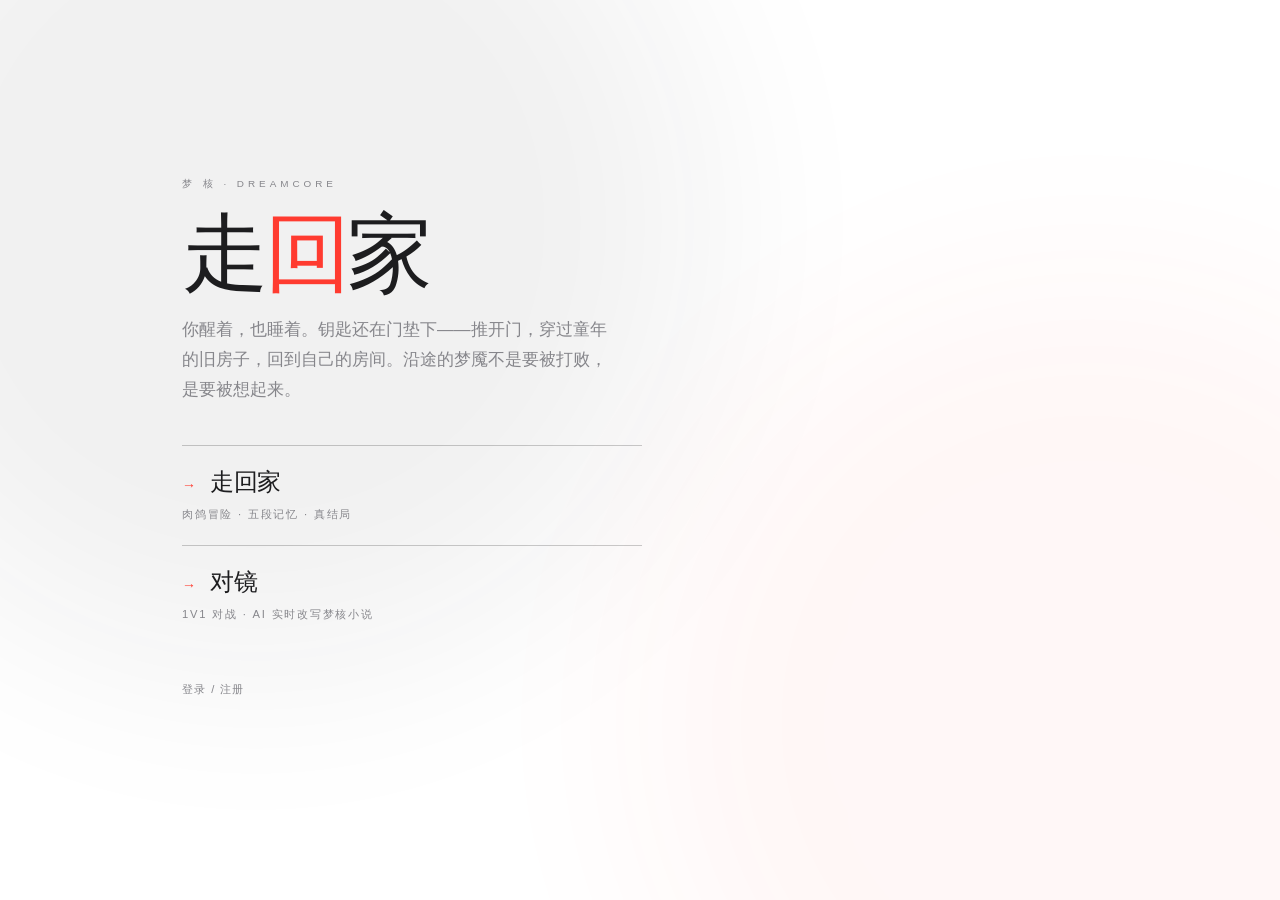
==== commit bf52f5d6: "路由: 根/为公开游客落地页, 后台移至/admin.html仅管理员可入" ====
--- a/static/index.html
+++ b/static/index.html
@@ -3,83 +3,68 @@
 <head>
 <meta charset="UTF-8">
 <meta name="viewport" content="width=device-width, initial-scale=1.0">
-<title>CardForge SDD 管理后台</title>
-<link rel="stylesheet" href="style.css">
+<title>Dreamlines · 走回家</title>
+<link rel="stylesheet" href="style.css?v=7">
+<style>
+  #landing { max-width: 980px; margin: 0 auto; padding: 56px 32px 80px; min-height: 100vh; position: relative; z-index: 1; display: flex; flex-direction: column; justify-content: center; }
+  #landing .brand { font-size: 0.62rem; color: var(--fg-dim); letter-spacing: 0.4em; text-transform: uppercase; margin-bottom: 18px; }
+  #landing h1 { font-size: clamp(3rem, 10vw, 5.4rem); font-weight: 100; letter-spacing: -0.04em; line-height: 1; margin-bottom: 18px; animation: fade-up 1s cubic-bezier(0.4,0,0.2,1); }
+  #landing h1 .red { color: var(--accent); }
+  #landing .tagline { font-size: 1.05rem; font-weight: 200; color: var(--fg-dim); max-width: 46ch; line-height: 1.8; margin-bottom: 40px; animation: fade-up 1.1s 0.1s cubic-bezier(0.4,0,0.2,1) backwards; }
+  #landing .entries { display: flex; flex-direction: column; gap: 4px; max-width: 460px; animation: fade-up 1.2s 0.2s cubic-bezier(0.4,0,0.2,1) backwards; }
+  #landing .entry { display: block; text-decoration: none; color: var(--fg); padding: 18px 0; border-top: 1px solid var(--border-strong); transition: padding-left var(--transition-base), color var(--transition-base); }
+  #landing .entry:last-child { border-bottom: 1px solid var(--border-strong); }
+  #landing .entry:hover { color: var(--accent); padding-left: 14px; }
+  #landing .entry .arrow { color: var(--accent); margin-right: 14px; transition: transform var(--transition-base); display: inline-block; }
+  #landing .entry:hover .arrow { transform: translateX(6px); }
+  #landing .entry .title { font-size: 1.5rem; font-weight: 200; letter-spacing: -0.02em; }
+  #landing .entry .sub { display: block; font-size: 0.7rem; font-weight: 400; color: var(--fg-dim); letter-spacing: 0.16em; text-transform: uppercase; margin-top: 6px; }
+  #landing .auth-bar { margin-top: 40px; display: flex; gap: 20px; align-items: center; flex-wrap: wrap; }
+  #landing .auth-bar a { font-size: 0.7rem; color: var(--fg-dim); letter-spacing: 0.12em; text-transform: uppercase; text-decoration: none; border-bottom: 1px solid transparent; transition: color var(--transition-fast), border-color var(--transition-fast); }
+  #landing .auth-bar a:hover { color: var(--fg); border-bottom-color: var(--border-strong); }
+  #landing #user-display { color: var(--fg-dim); font-size: 0.72rem; letter-spacing: 0.04em; }
+  .fog-layer { position: fixed; inset: 0; pointer-events: none; z-index: 0; overflow: hidden; }
+  .fog-layer::before, .fog-layer::after { content: ''; position: absolute; width: 70vw; height: 70vw; border-radius: 50%; filter: blur(100px); }
+  .fog-layer::before { background: var(--fg); top: -25%; left: -15%; opacity: 0.06; animation: drift1 36s ease-in-out infinite alternate; }
+  .fog-layer::after { background: var(--accent); bottom: -30%; right: -20%; opacity: 0.04; animation: drift2 48s ease-in-out infinite alternate; }
+  @keyframes drift1 { to { transform: translate(22vw, 12vh) scale(1.1); } }
+  @keyframes drift2 { to { transform: translate(-18vw, -10vh) scale(1.15); } }
+  @keyframes fade-up { from { opacity: 0; transform: translateY(14px); } to { opacity: 1; transform: translateY(0); } }
+</style>
 </head>
 <body>
-<div id="app">
-  <header>
-    <h1>CardForge SDD</h1>
-    <span class="subtitle">数据驱动卡牌游戏管理后台</span>
-    <div id="user-bar">
-      <span id="user-display"></span>
-      <button id="btn-logout" class="small">登出</button>
-    </div>
-  </header>
-  <nav id="tabs">
-    <button data-table="cards" class="active">Cards</button>
-    <button data-table="effects">Effects</button>
-    <button data-table="buffs">Buffs</button>
-    <button data-table="characters">Characters</button>
-    <button data-table="game-modes">Game Modes</button>
-    <button data-table="keywords">Keywords</button>
-    <a href="battle.html" class="tab-link">对战</a>
-    <button data-table="players" class="admin-only">Players</button>
-    <button data-table="matches" class="admin-only">Matches</button>
-  </nav>
-  <div id="toolbar">
-    <input type="text" id="search" placeholder="搜索..." />
-    <div class="tb-actions">
-      <button id="btn-add">+ 新增</button>
-      <button id="btn-save-all" class="primary">保存全部</button>
-      <button id="btn-export">导出 ZIP</button>
-      <button id="btn-validate">校验引用</button>
-    </div>
-  </div>
-  <div id="status"></div>
-  <div id="table-wrap">
-    <table id="data-table">
-      <thead></thead>
-      <tbody></tbody>
-    </table>
-  </div>
-  <!-- Match replay viewer -->
-  <div id="replay-viewer" class="hidden">
-    <div class="replay-header">
-      <h3 id="replay-title">对局回放</h3>
-      <button id="btn-close-replay">✕</button>
-    </div>
-    <div id="replay-content"></div>
-  </div>
-  <!-- Editor panel -->
-  <div id="editor-panel" class="hidden">
-    <div class="editor-header">
-      <h3 id="editor-title">编辑</h3>
-      <button id="btn-close-editor">✕</button>
-    </div>
-    <div id="editor-fields"></div>
-    <div class="editor-footer">
-      <button id="btn-save-item" class="primary">保存条目</button>
-      <button id="btn-cancel-item">取消</button>
-    </div>
+<div class="fog-layer" aria-hidden="true"></div>
+<div id="landing">
+  <div class="brand">梦 核 · DREAMCORE</div>
+  <h1>走<span class="red">回</span>家</h1>
+  <p class="tagline">你醒着，也睡着。钥匙还在门垫下——推开门，穿过童年的旧房子，回到自己的房间。沿途的梦魇不是要被打败，是要被想起来。</p>
+
+  <div class="entries">
+    <a class="entry" href="roguelike.html"><span class="arrow">→</span><span class="title">走回家</span><span class="sub">肉鸽冒险 · 五段记忆 · 真结局</span></a>
+    <a class="entry" href="battle.html"><span class="arrow">→</span><span class="title">对镜</span><span class="sub">1v1 对战 · AI 实时改写梦核小说</span></a>
+    <a class="entry" href="play.html" id="entry-home" style="display:none"><span class="arrow">→</span><span class="title">个人中心</span><span class="sub">纪念物 · 梦的记录 · 最远进度</span></a>
   </div>
 
-  <!-- Empty state template -->
-  <template id="empty-state-template">
-    <tr class="empty-state-row">
-      <td colspan="100%">
-        <div class="empty-state">
-          <div class="empty-state__icon">🔍</div>
-          <div class="empty-state__title">暂无数据</div>
-          <div class="empty-state__desc">当前筛选条件下没有找到记录</div>
-        </div>
-      </td>
-    </tr>
-  </template>
+  <div class="auth-bar" id="auth-bar">
+    <a href="login.html">登录 / 注册</a>
+  </div>
 </div>
-<div id="overlay" class="hidden"></div>
-<div id="toast-container"></div>
-<script src="auth.js"></script>
-<script src="app.js"></script>
+<script src="auth.js?v=7"></script>
+<script>
+  (async () => {
+    const user = await checkAuth();
+    const bar = document.getElementById('auth-bar');
+    if (user) {
+      document.getElementById('entry-home').style.display = 'block';
+      if (user.role === 'admin') {
+        bar.innerHTML = `<span id="user-display">${user.displayName || user.username} · 管理员</span><a href="admin.html">后台</a><a href="#" id="lnk-logout">登出</a>`;
+        document.getElementById('lnk-logout').onclick = (e) => { e.preventDefault(); logout(); };
+      } else {
+        bar.innerHTML = `<span id="user-display">${user.displayName || user.username}</span><a href="#" id="lnk-logout">登出</a>`;
+        document.getElementById('lnk-logout').onclick = (e) => { e.preventDefault(); logout(); };
+      }
+    }
+  })();
+</script>
 </body>
 </html>
